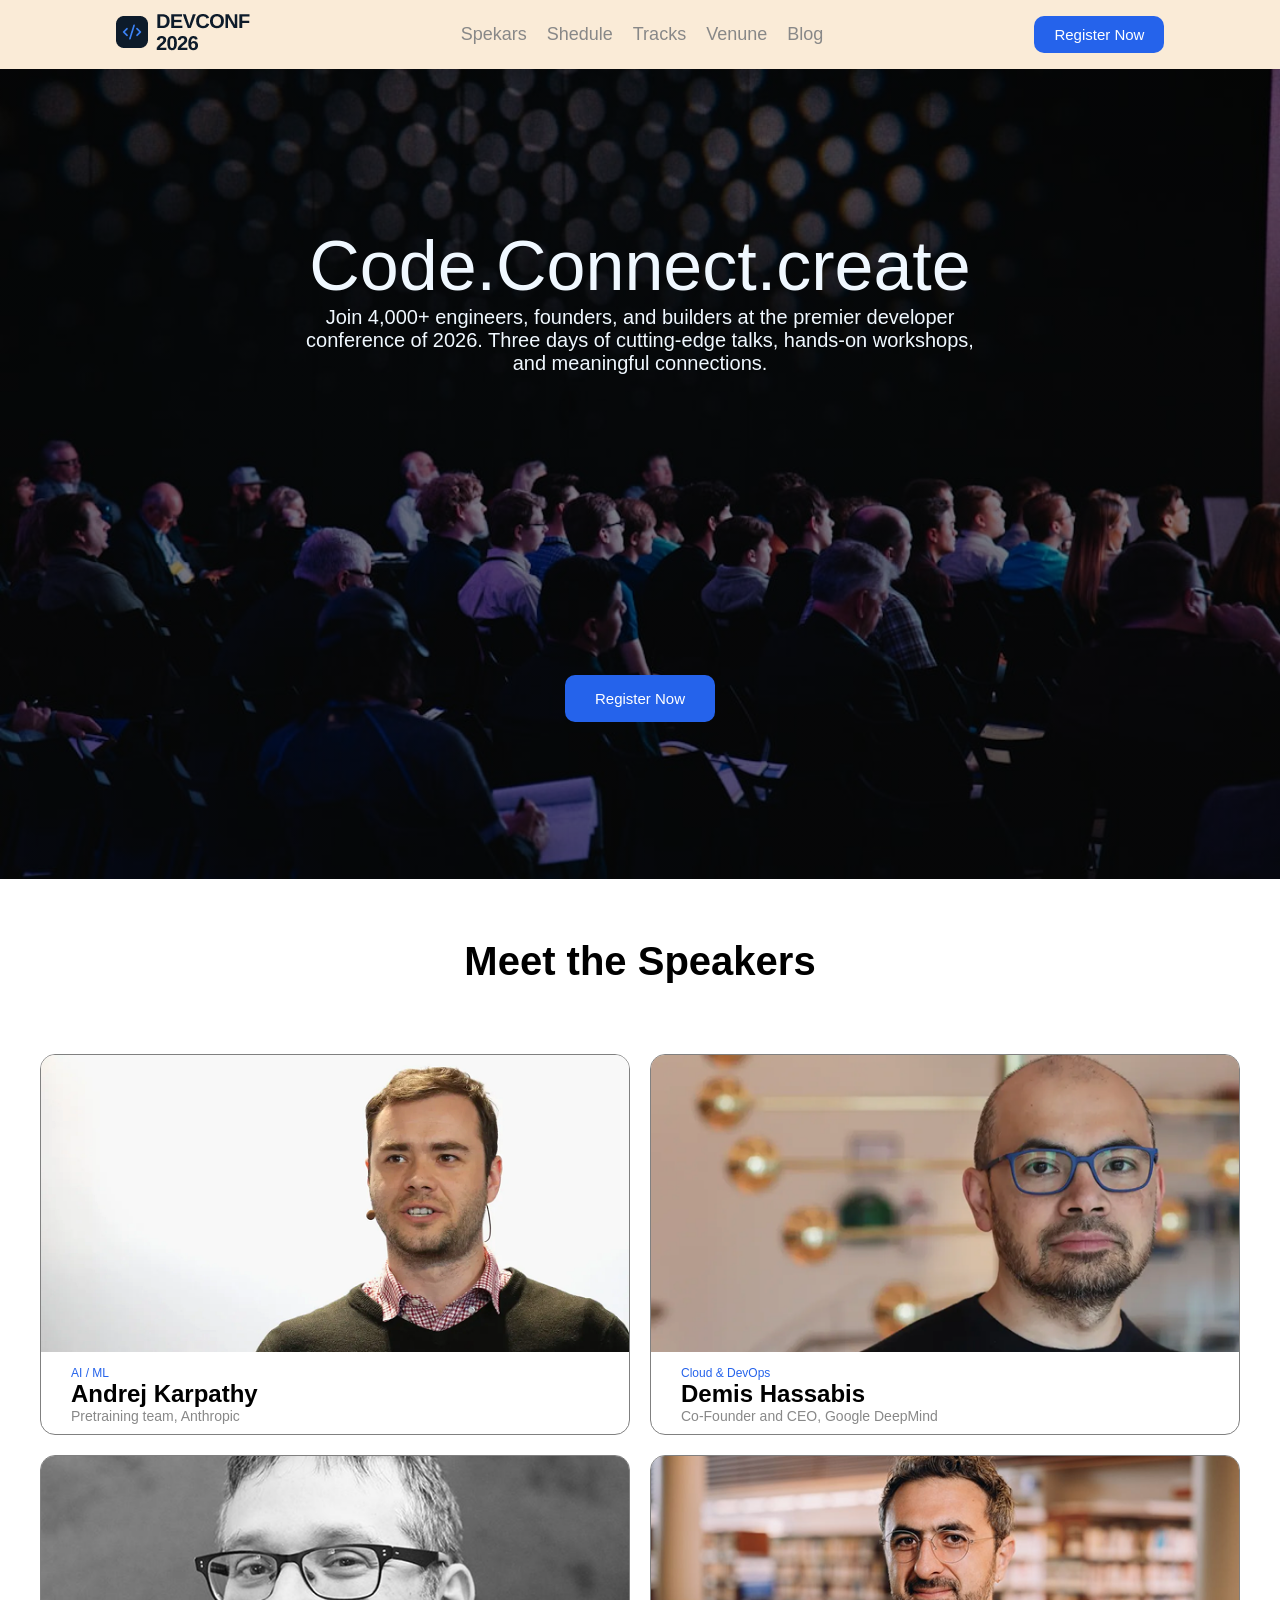
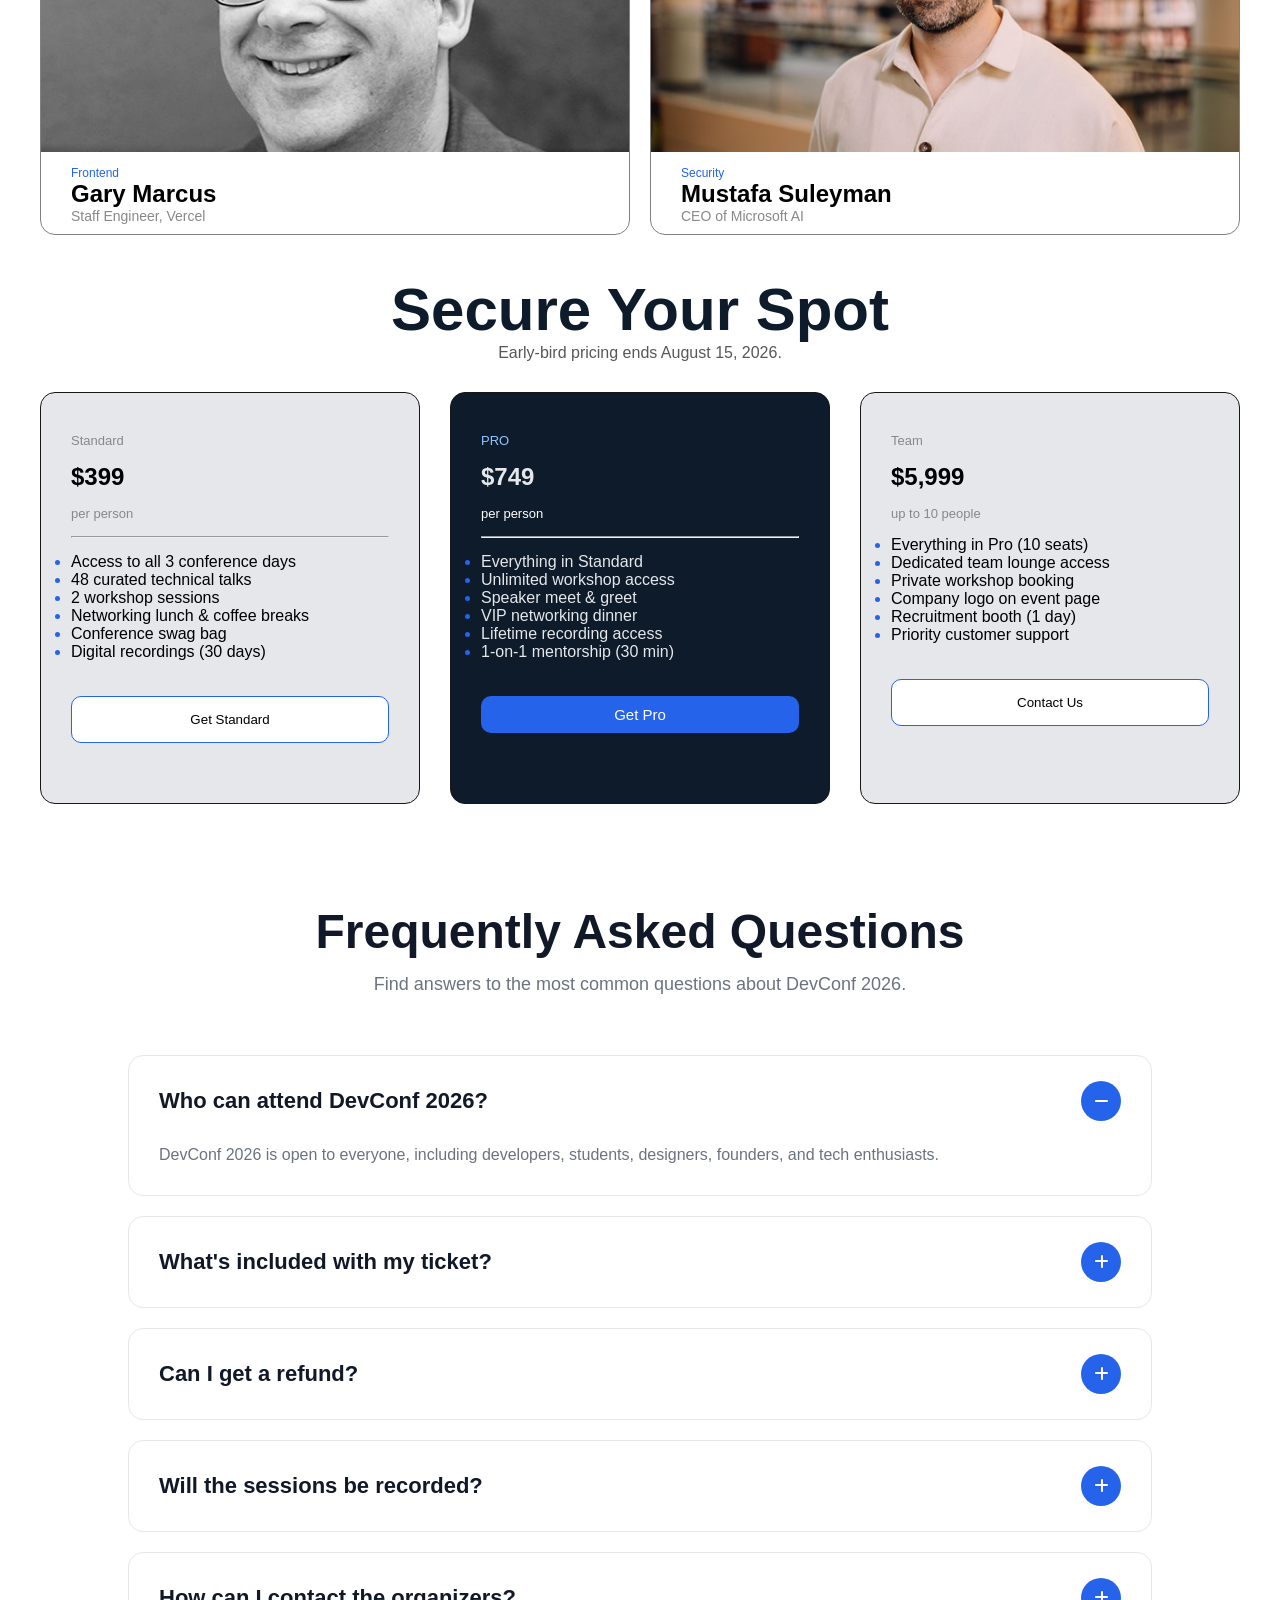
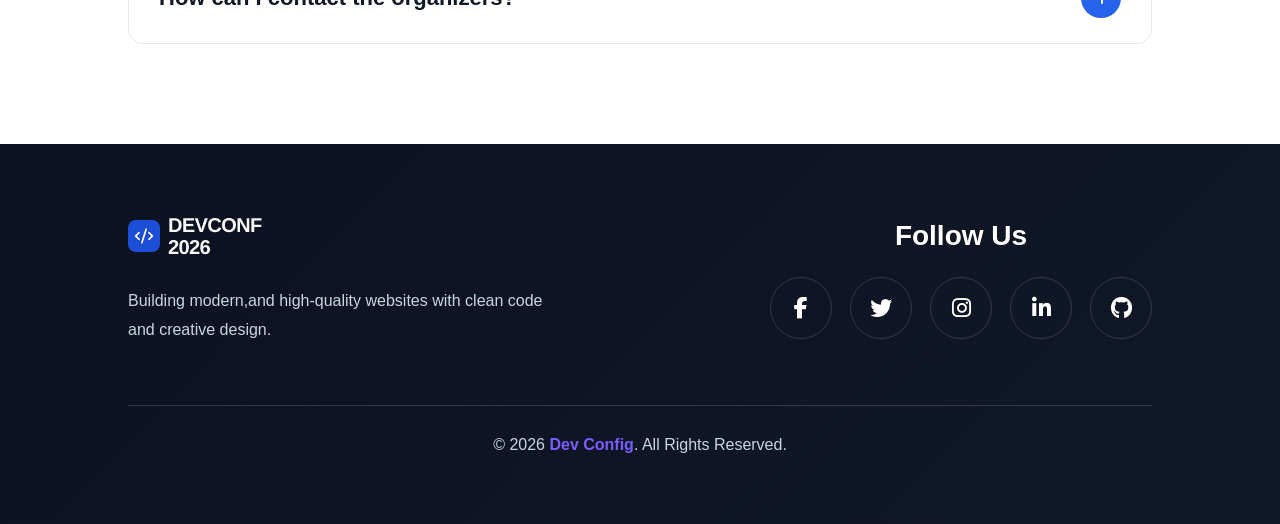
==== index.html @ 38adcc09 "add" ====
<!DOCTYPE html>
<html lang="en">
<head>
    <meta charset="UTF-8">
    <meta name="viewport" content="width=device-width, initial-scale=1.0">
    <title>My DevConfif-website</title>
    <link rel="stylesheet" href="./style.css">
    <!--font-osam-link-->
    <link rel="stylesheet"
href="https://cdnjs.cloudflare.com/ajax/libs/font-awesome/6.6.0/css/all.min.css">
</head>
<body>
    <!--Nav-area-start-->
    <nav class="nav-area">
        <div>
            <img src="./imges/logo.png" alt="">
        </div>
            <ul class="navigation-area">
                <li><a href="">Spekars</a></li>
                <li><a href="">Shedule</a></li>
                <li><a href="">Tracks</a></li>
                <li><a href="">Venune</a></li>
                <li><a href="">Blog</a></li>
            </ul>
            <button class="button-area" type="button">Register Now</button>
    </nav>
    <!--Nav-area-end-->

    <!--header-area-start-->
    <header>
        <div class="header-area-content">
            <h2>Code.Connect.create</h2>
            <p>Join 4,000+ engineers, founders, and builders at the premier developer <br>conference of 2026. Three days of cutting-edge talks, hands-on workshops,<br> and meaningful connections.</p>
            <button class="button-area button-coustomize" type="button">Register Now</button>
        </div>
    </header>
    <!--header-area-end-->
    <!--Spekar-area-start-->
    <section>
        <h2 class="spekar-area-head">Meet the Speakers</h2>
        <div class="spekar-area comon-area">
            <div class="card">
                <img src="./imges/andrej.png" alt="" srcset="">
                <div class="card-content">
                    <p class="small-content">AI / ML</p>
                <h2>Andrej Karpathy</h2>
                <p class="secend-card-content">Pretraining team, Anthropic</p>
                </div>
            </div>
            <div class="card">
                <img src="./imges/demis.png" alt="" srcset="">
                <div class="card-content">
                    <p class="small-content">Cloud & DevOps</p>
                <h2>Demis Hassabis</h2>
                <p class="secend-card-content">Co-Founder and CEO, Google DeepMind</p>
                </div>
            </div>
            <div class="card">
                <img src="./imges/gary.png" alt="" srcset="">
                <div class="card-content">
                    <p class="small-content">Frontend</p>
                <h2>Gary Marcus</h2>
                <p class="secend-card-content">Staff Engineer, Vercel</p>
                </div>
            </div>
            <div class="card">
                <img src="./imges/mustafa.png" alt="" srcset="">
                <div class="card-content">
                    <p class="small-content">Security</p>
                <h2>Mustafa Suleyman</h2>
                <p class="secend-card-content">CEO of Microsoft AI</p>
                </div>
            </div>
        </div>
    </section>
    <!--Spekar-area-end-->
    <!--Secure-area-start-->
    <section class="comon-area">
        <div class="secure-heading">
        <h2>Secure Your Spot</h2>
        <p>Early-bird pricing ends August 15, 2026.</p>
        </div>
        <div class="secure-content">
            <div class="card-one">
                <p>Standard</p>
                <h2>$399</h2>
                <p>per person</p><hr>
                <ul>
                    <li>Access to all 3 conference days</li>
                    <li>48 curated technical talks</li>
                    <li>2 workshop sessions</li>
                    <li>Networking lunch & coffee breaks</li>
                    <li>Conference swag bag</li>
                    <li>Digital recordings (30 days)</li>
                </ul>
                <button class="card-button" type="button">Get Standard</button>

            </div>
            <div class="active-card">
                <p>PRO</p>
                <h2>$749</h2>
                <p class="card-text">per person</p><hr>
                <ul>
                    <li>Everything in Standard</li>
                    <li>Unlimited workshop access</li>
                    <li>Speaker meet & greet</li>
                    <li>VIP networking dinner</li>
                    <li>Lifetime recording access</li>
                    <li>1-on-1 mentorship (30 min)</li>
                </ul>
                <button class="button-area active-button" type="button">Get Pro</button>
            </div>
            <div class="card-one">
                <p>Team</p>
                <h2>$5,999</h2>
                <p>up to 10 people</p>
                <ul>
                    <li>Everything in Pro (10 seats)</li>
                    <li>Dedicated team lounge access</li>
                    <li>Private workshop booking</li>
                    <li>Company logo on event page</li>
                    <li>Recruitment booth (1 day)</li>
                    <li>Priority customer support</li>
                </ul>
                <button class="card-button" type="button">Contact Us</button>
            </div>
        </div>
    </section>
    <!--Secure-area-end-->
    <!--faq-section-start-->
    <section class="faq">

    <div class="faq-heading">
        <h2>Frequently Asked Questions</h2>
        <p>Find answers to the most common questions about DevConf 2026.</p>
    </div>

    <div class="faq-box">
        <div class="question">
            <h3>Who can attend DevConf 2026?</h3>
            <i class="fa-solid fa-minus"></i>
        </div>

        <div class="answer">
            <p>
                DevConf 2026 is open to everyone, including developers,
                students, designers, founders, and tech enthusiasts.
            </p>
        </div>
    </div>

    <div class="faq-box">
        <div class="question">
            <h3>What's included with my ticket?</h3>
            <i class="fa-solid fa-plus"></i>
        </div>
    </div>

    <div class="faq-box">
        <div class="question">
            <h3>Can I get a refund?</h3>
            <i class="fa-solid fa-plus"></i>
        </div>
    </div>

    <div class="faq-box">
        <div class="question">
            <h3>Will the sessions be recorded?</h3>
            <i class="fa-solid fa-plus"></i>
        </div>
    </div>

    <div class="faq-box">
        <div class="question">
            <h3>How can I contact the organizers?</h3>
            <i class="fa-solid fa-plus"></i>
        </div>
    </div>
</section>
<!--faq-section-end-->
<footer class="footer">
        <div class="footer-container">
            <div class="footer-left">
                <h2>
                    <img src="./imges/footer-logo.png" alt="" srcset="">   
                </h2>
                <p>
                    Building modern,and high-quality websites
                    with clean code and creative design.
                </p>
            </div>
            <div class="footer-right">

                <h3>Follow Us</h3>

                <div class="social-icons">

                    <a href="#">
                        <i class="fab fa-facebook-f"></i>
                    </a>

                    <a href="#">
                        <i class="fab fa-twitter"></i>
                    </a>

                    <a href="#">
                        <i class="fab fa-instagram"></i>
                    </a>

                    <a href="#">
                        <i class="fab fa-linkedin-in"></i>
                    </a>

                    <a href="#">
                        <i class="fab fa-github"></i>
                    </a>

                </div>

            </div>

        </div>

        <hr>

        <div class="copyright">
            <p>
                © 2026 <span>Dev Config</span>. All Rights Reserved.
            </p>
        </div>

    </footer>
</body>
</html>
---- style.css ----
*{
   margin: 0;
   padding: 0;
  font-family: "Open Sans", sans-serif;
}
.comon-area{
    max-width: 1200px;
    margin: 40px auto;
}


.nav-area{
    display: flex;
    justify-content: space-around;
    align-items: center;
    background-color: antiquewhite;
    font-size: large;
    padding: 10px;
}
.navigation-area{
    display: flex;
    gap: 20px;

}
.navigation-area li{
    list-style: none;
    
   
}
.navigation-area a{
    text-decoration: none;
    color: #888888;
    
}
.button-area{
    background-color:#2563EB ;
    padding: 10px 20px;
    border: none;
    border-radius: 10px;
    color: white;
    font-size: 15px;
    cursor: pointer;
}
.button-area:hover{
    background-color:#2563EB ;
    transform: translateY(-8px);
}
/* Nav-area-end */

/* heder-area-star */
header{
    background-image: linear-gradient(rgba(0, 0, 0, 0.5), rgba(0, 0, 0, 0.5)), url(./imges/banner.jpg);
    height:90vh;
    background-repeat: no-repeat;
    background-size: cover;
    display: flex;
    justify-content: center;
    align-items: center;
    align-items: center;

    
}
.header-area-content{
    color: aliceblue;
    display: flex;
    flex-direction: column;
    align-items: center;
}
.header-area-content h2{
    font-size: 70px;
    font-weight: 500;
}
.header-area-content p{
    font-size: 20px;
    text-align: center;
}
.button-coustomize{
    margin-top: 300px;
    padding: 15px 30px;
}
/* header-area-end */
section{
    margin-top: 30px;
}
.spekar-area-head{
    text-align: center;
    padding: 30px;
    font-size: 40px;
    
}
.spekar-area{
    display: grid;
    grid-template-columns: repeat(2, 1fr);
    gap: 20px;
    
}
.card{
    border: 1px solid gray;
    border-radius: 15px;
    overflow: hidden;  
}
.card img{
    width: 100%;
    height: auto;    
}
.card-content{
    margin-left: 20px;
    padding: 10px;
}
.card-content .small-content{
    color: #2563EB;
    font-size: 12px;
    font-weight: 400px;
}
.card-content .secend-card-content{
    color: #888888;
    font-size: 14px;
    font-weight: 500;
}
/* spekar-area-end */
.secure-heading{
    text-align: center;
    margin: 30px;
}
.secure-heading h2{
    font-size: 60px;
    color: #0D1B2A;
}
.secure-heading{
    color: #575757;
    font-size: 16px;
}
.secure-content{
    display: grid;
    grid-template-columns: repeat(3, 1fr);
    gap: 30px;
   

}
.secure-content .card-one{
    background-color: #E5E7EB;
    padding: 40px 30px;
    border: 1px solid rgb(24, 22, 22);
    border-radius: 15px;
    text-align: left;
    display: flex;
    flex-direction: column;
    gap: 15px;
}
.card-one p{
    color: #888888;
    font-size: 13px;
    
}
.secure-content .active-card{
    background-color: #0D1B2A;
    padding: 40px 30px;
    border: 1px solid rgb(24, 22, 22);
    border-radius: 15px;
    text-align: left;
    color: #E5E7EB;
    display: flex;
    flex-direction: column;
    gap: 15px;
}

.active-card p{
    color: #93C5FD;
    font-size: 13px;
}
.active-card .card-text{
    color: #FFFFFF;
    font-size: 13px;
}
.active-card ul li::marker{
    color: #2563EB;
}
.active-button{
    width: 100%;
    margin: 20px auto;

}
.active-button:hover{
    background-color:#2563EB ;
    transform: translateY(-8px);
    
}
.card-button:hover{
    background-color: #FFFFFF;
    transform: translateY(-8px);
}
.card-button{
    background-color: #FFFFFF;
    border: 1px solid #2563EB;
    border-radius: 10px;
    width: 100%;
    padding: 15px;
    cursor: pointer;
    color: 2563EB;
    margin: 20px auto;
}
.card-one ul li::marker{
    color: #2563EB;
}
/* secure-section-end */
.faq{
    width: 80%;
    margin: 100px auto;
}

.faq-heading{
    text-align: center;
    margin-bottom: 60px;
}

.faq-heading h2{
    font-size: 48px;
    margin: 15px 0;
    color: #111827;
}

.faq-heading p{
    color: #6b7280;
    font-size: 18px;
}

.faq-box{
    background: #fff;
    border: 1px solid #e5e7eb;
    border-radius: 15px;
    padding: 25px 30px;
    margin-bottom: 20px;
    transition: 0.3s;
}

.faq-box:hover{
    box-shadow: 0 10px 25px rgba(0,0,0,0.08);
}

.question{
    display: flex;
    justify-content: space-between;
    align-items: center;
}

.question h3{
    font-size: 22px;
    color: #111827;
    font-weight: 600;
}

.question i{
    width: 40px;
    height: 40px;
    background: #2563eb;
    color: #fff;
    border-radius: 50%;
    display: flex;
    justify-content: center;
    align-items: center;
    font-size: 16px;
}

.answer{
    margin-top: 20px;
}

.answer p{
    color: #6b7280;
    line-height: 1.8;
    font-size: 16px;
}
/* faq-section-end */
.footer{
    background: linear-gradient(135deg,#0b1120,#111827);
    padding: 70px 10%;
    color: #fff;
}

.footer-container{
    display: flex;
    justify-content: space-between;
    align-items: center;
    gap: 50px;
    flex-wrap: wrap;
}

.footer-left h2{
    font-size: 38px;
    font-weight: 700;
    margin-bottom: 20px;
}

.footer-left h2 i{
    color: #7c5cff;
    margin-right: 10px;
}

.footer-left h2 span{
    color: #7c5cff;
}

.footer-left p{
    max-width: 420px;
    color: #cbd5e1;
    line-height: 1.8;
    font-size: 16px;
}

.footer-right{
    text-align: center;
}

.footer-right h3{
    font-size: 28px;
    margin-bottom: 25px;
}

.social-icons{
    display: flex;
    gap: 18px;
}

.social-icons a{
    width: 60px;
    height: 60px;
    border: 1px solid rgba(255,255,255,.15);
    border-radius: 50%;
    display: flex;
    justify-content: center;
    align-items: center;
    color: #fff;
    text-decoration: none;
    font-size: 22px;
    transition: .35s ease;
}

.social-icons a:hover{
    background: #7c5cff;
    border-color: #7c5cff;
    transform: translateY(-8px);
}

.footer hr{
    margin: 60px 0 30px;
    border: none;
    height: 1px;
    background: rgba(255,255,255,.15);
}
.copyright{
    text-align: center;
}
.copyright p{
    color: #cbd5e1;
    font-size: 16px;
}

.copyright span{
    color: #7c5cff;
    font-weight: 600;
}
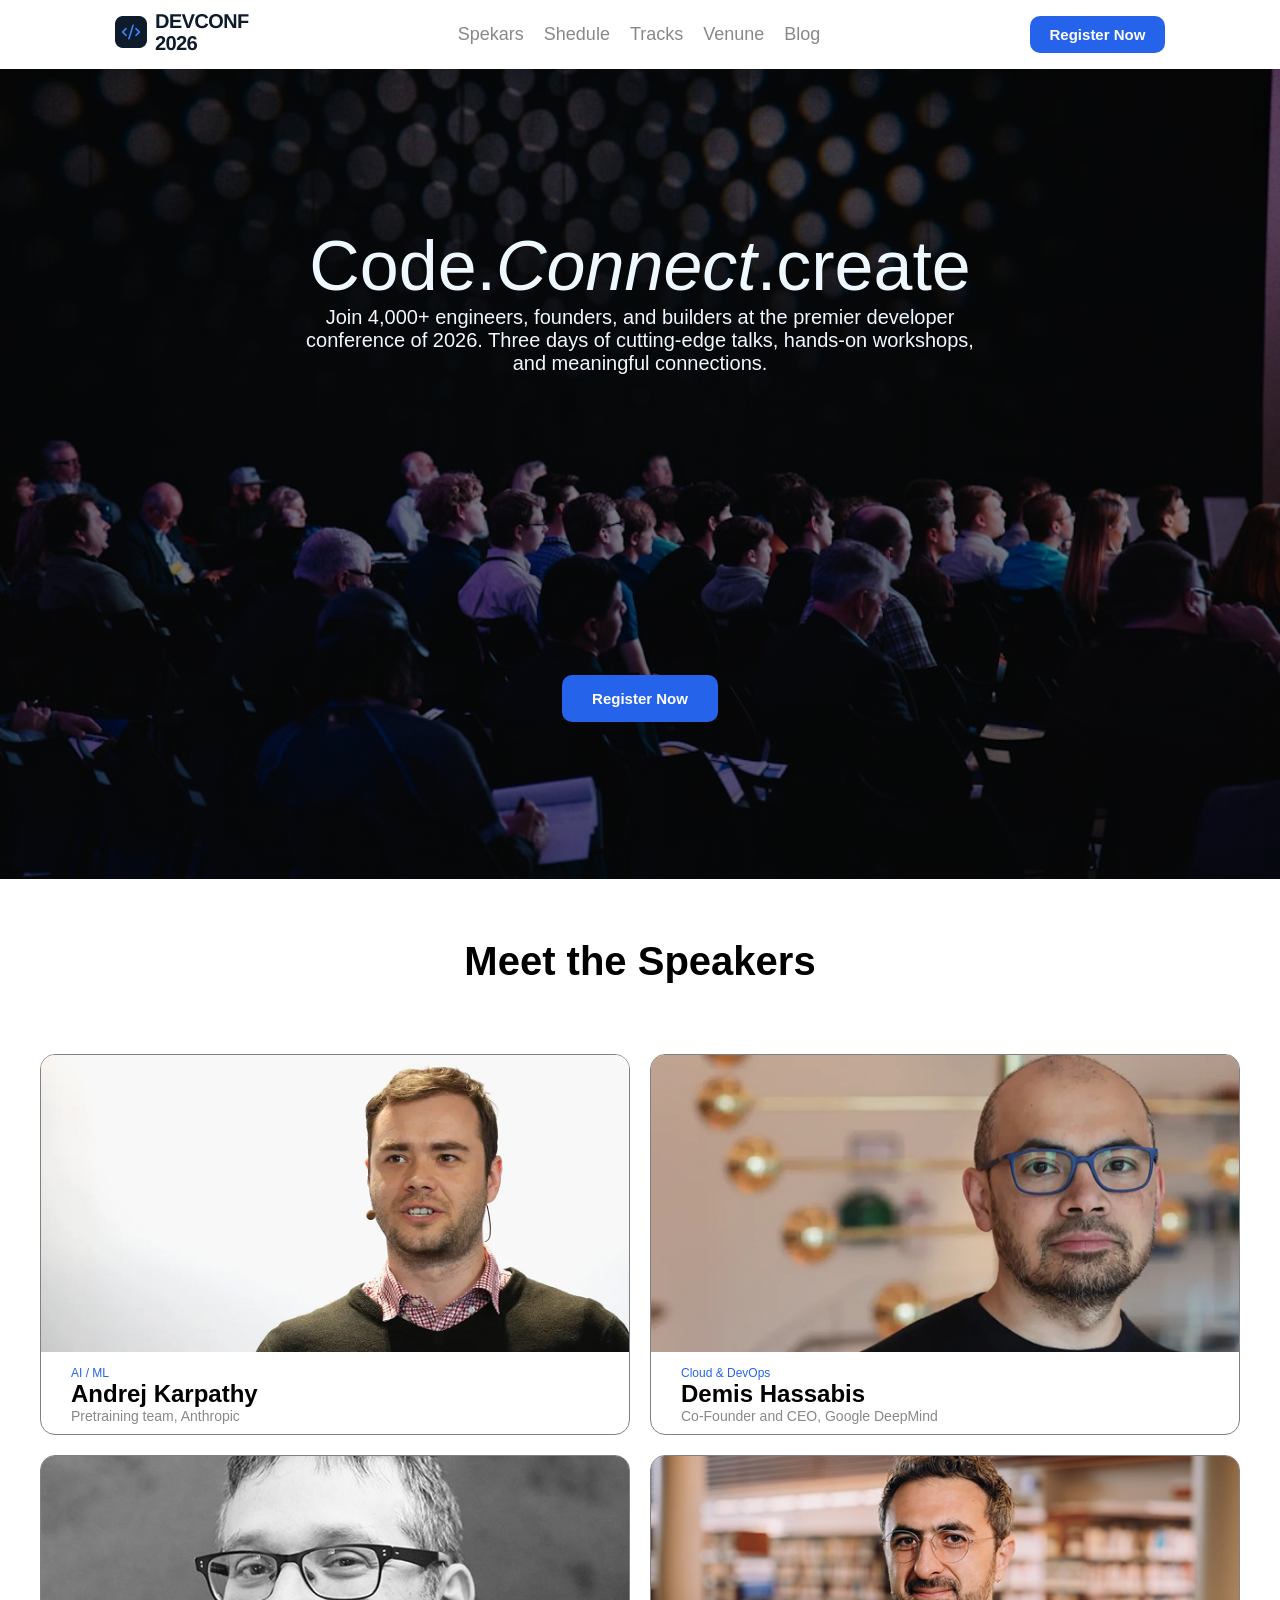
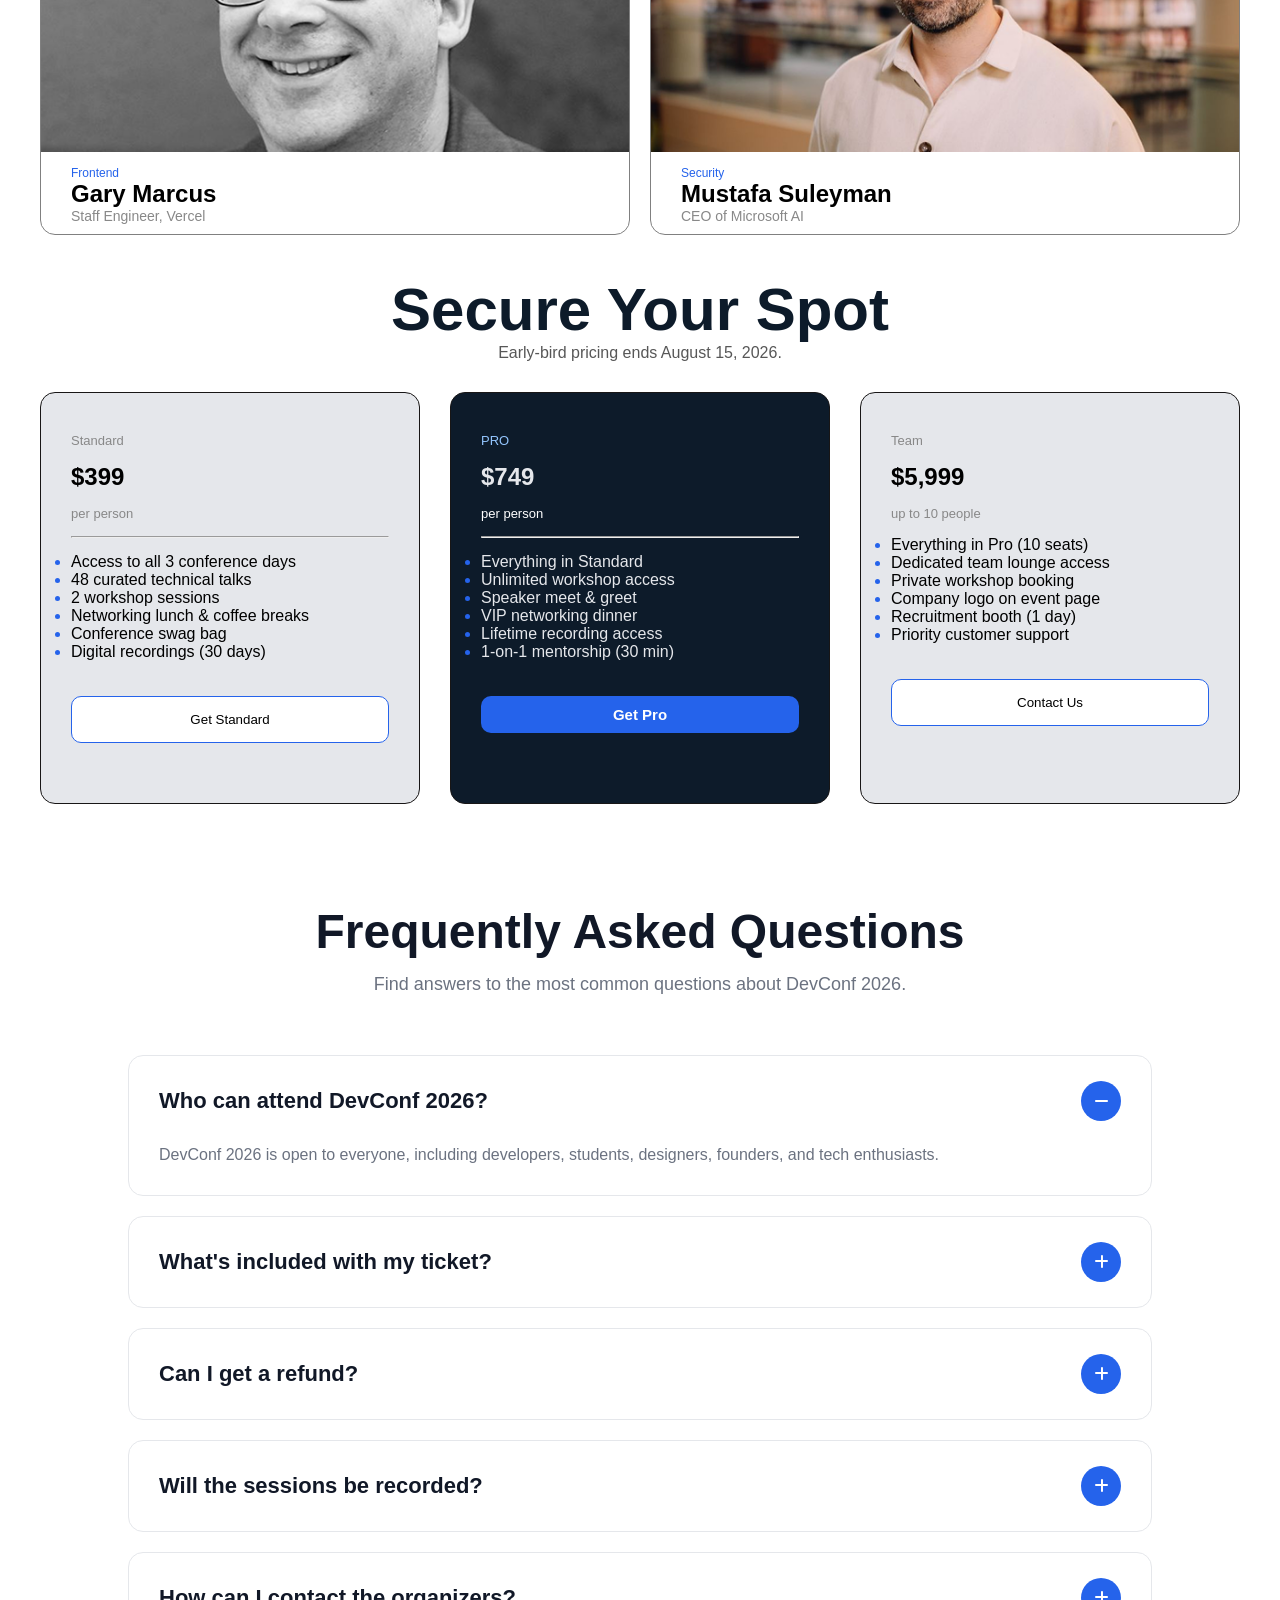
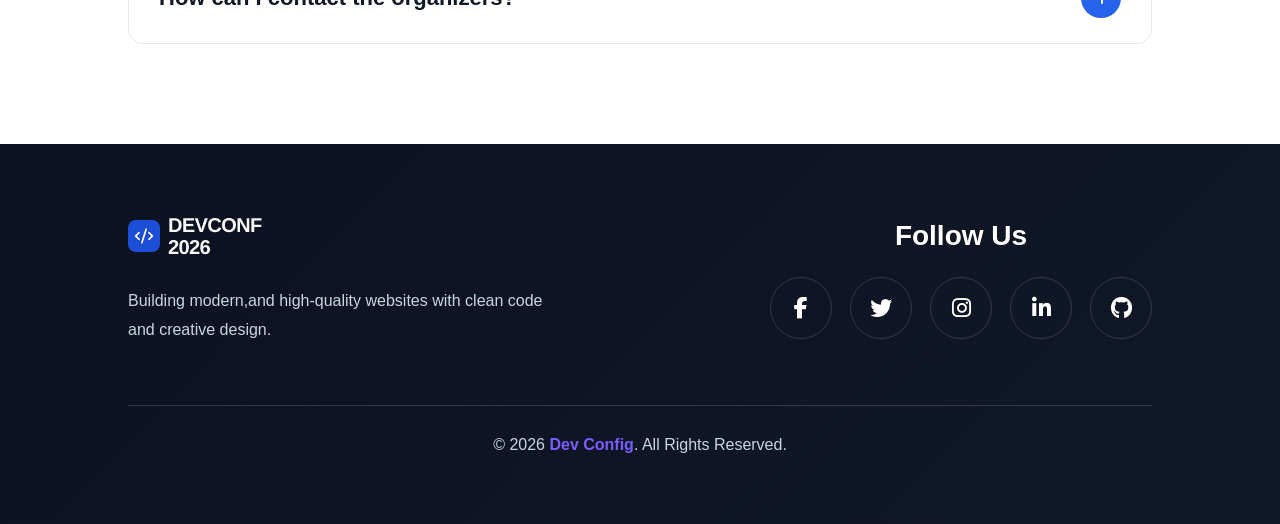
==== commit 9b4cb543: "castomaji" ====
--- a/index.html
+++ b/index.html
@@ -29,7 +29,7 @@
     <!--header-area-start-->
     <header>
         <div class="header-area-content">
-            <h2>Code.Connect.create</h2>
+            <h2>Code.<em>Connect</em>.create</h2>
             <p>Join 4,000+ engineers, founders, and builders at the premier developer <br>conference of 2026. Three days of cutting-edge talks, hands-on workshops,<br> and meaningful connections.</p>
             <button class="button-area button-coustomize" type="button">Register Now</button>
         </div>
--- a/style.css
+++ b/style.css
@@ -13,7 +13,7 @@
     display: flex;
     justify-content: space-around;
     align-items: center;
-    background-color: antiquewhite;
+    background-color:white;
     font-size: large;
     padding: 10px;
 }
@@ -40,10 +40,11 @@
     color: white;
     font-size: 15px;
     cursor: pointer;
+    font-weight: bold;
 }
 .button-area:hover{
     background-color:#2563EB ;
-    transform: translateY(-8px);
+    transform: translateY(-1px);
 }
 /* Nav-area-end */
 
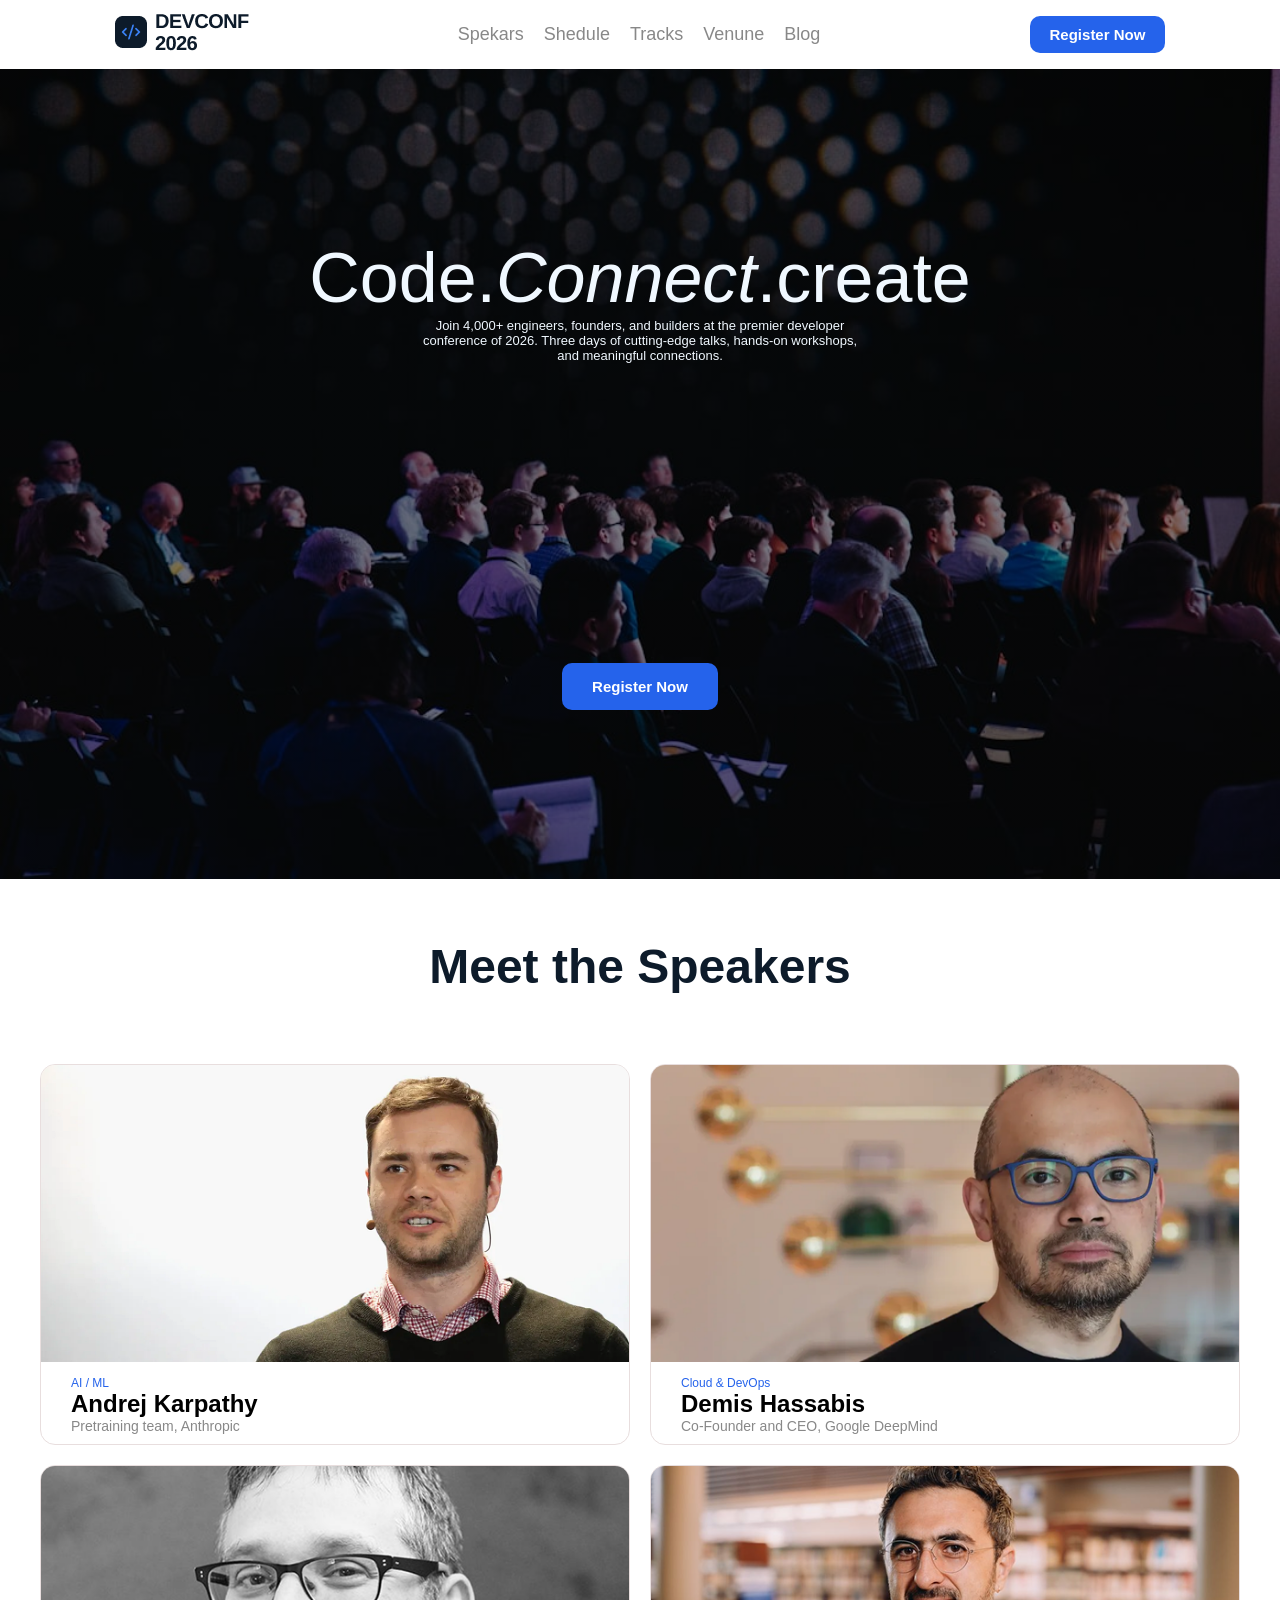
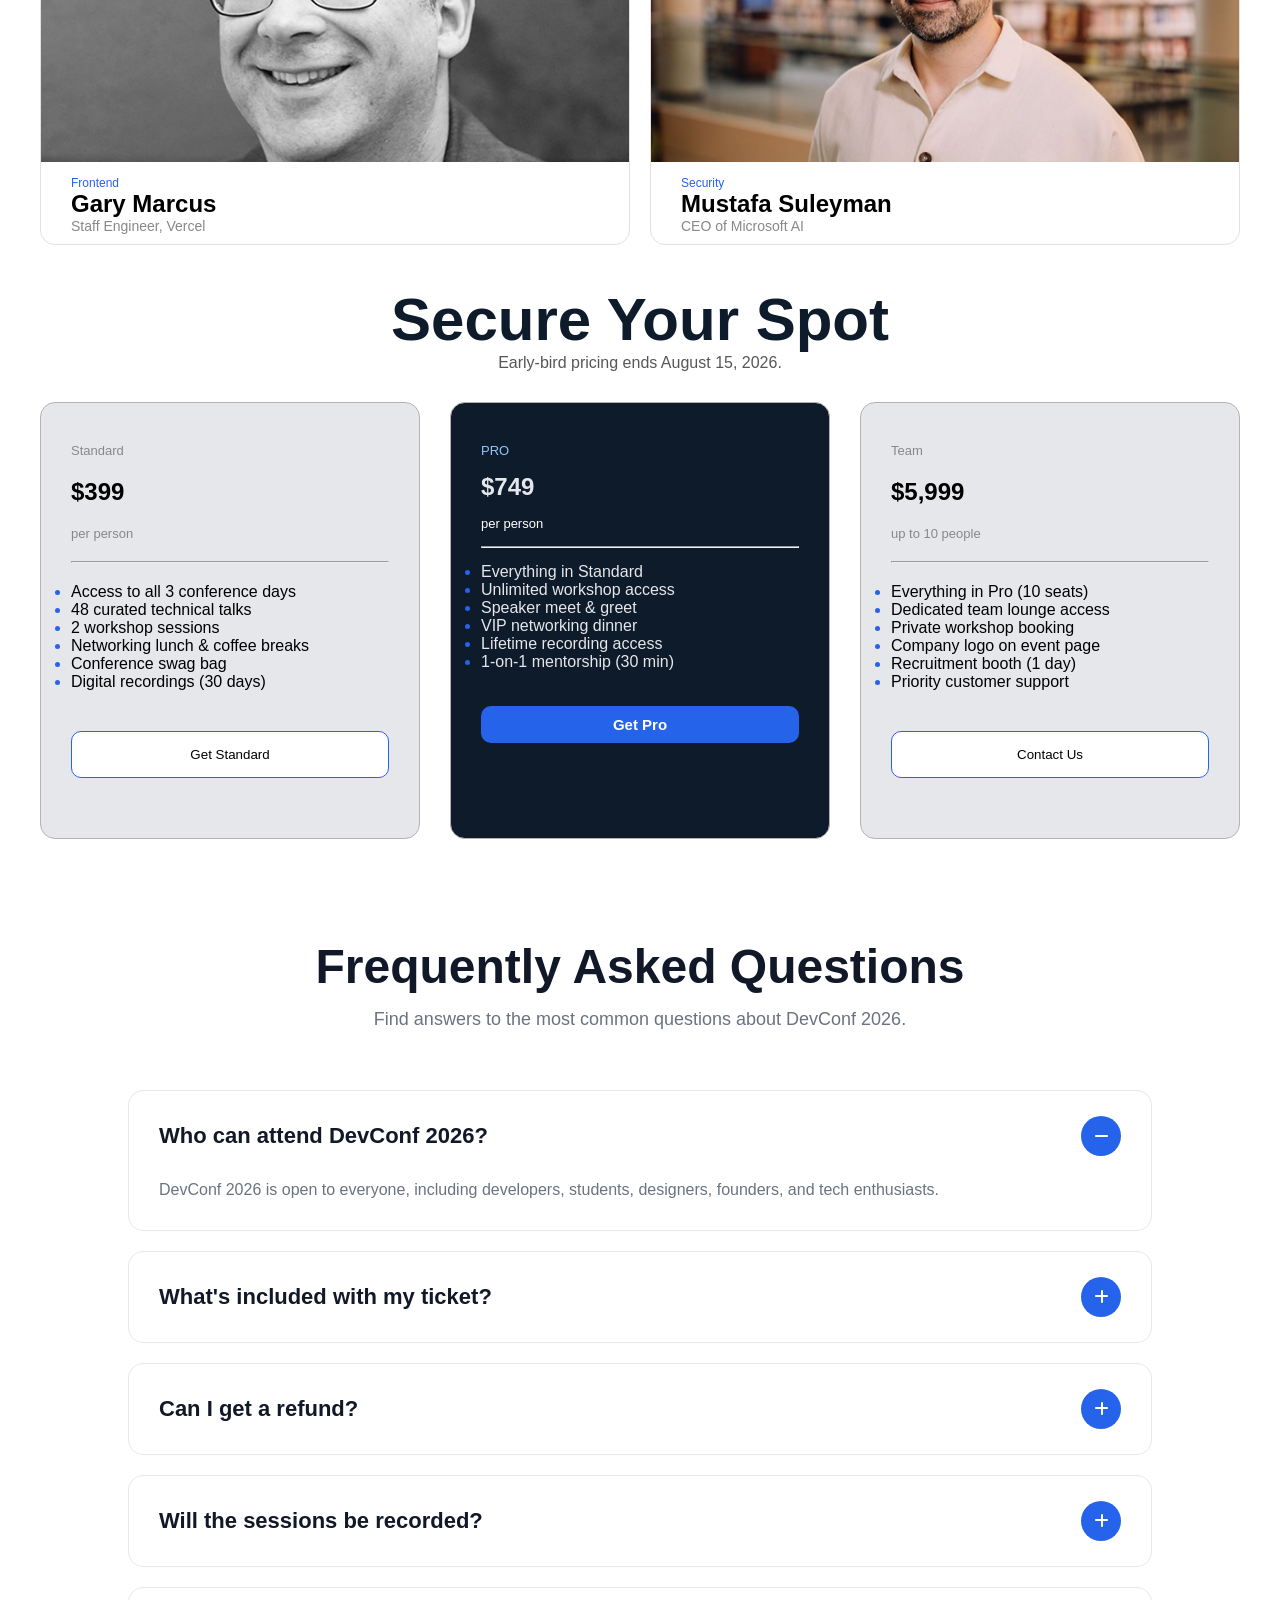
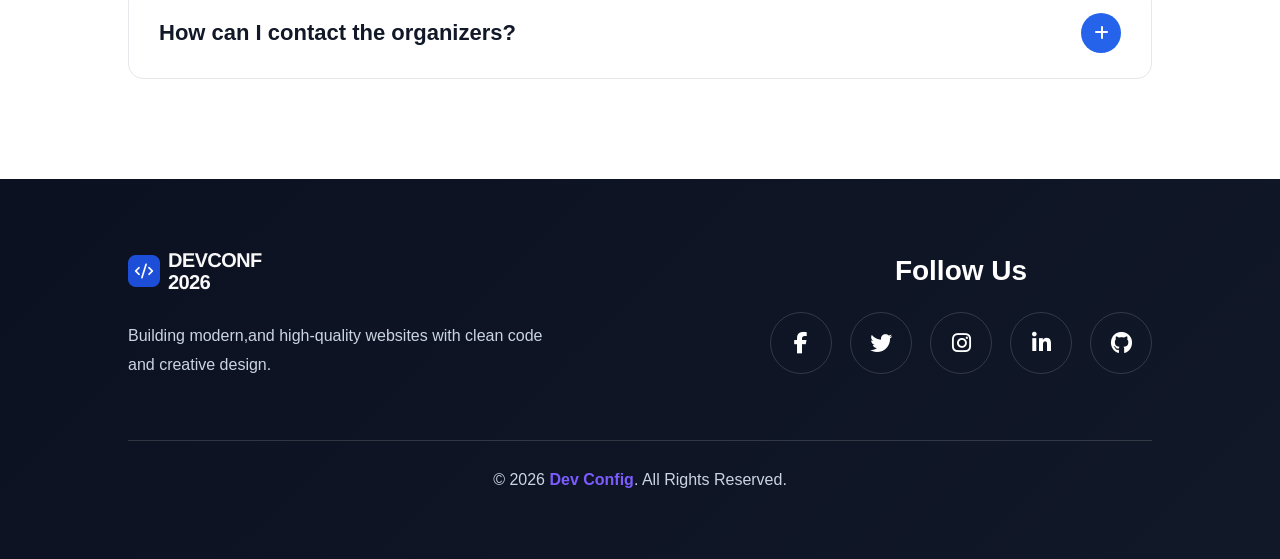
==== commit 26a3d2fb: "vul tik korlam" ====
--- a/index.html
+++ b/index.html
@@ -113,7 +113,7 @@
             <div class="card-one">
                 <p>Team</p>
                 <h2>$5,999</h2>
-                <p>up to 10 people</p>
+                <p>up to 10 people</p><hr>
                 <ul>
                     <li>Everything in Pro (10 seats)</li>
                     <li>Dedicated team lounge access</li>
--- a/style.css
+++ b/style.css
@@ -74,6 +74,7 @@
 .header-area-content p{
     font-size: 20px;
     text-align: center;
+    font-size: small;
 }
 .button-coustomize{
     margin-top: 300px;
@@ -86,7 +87,8 @@
 .spekar-area-head{
     text-align: center;
     padding: 30px;
-    font-size: 40px;
+    font-size: 48px;
+    color: #0D1B2A;
     
 }
 .spekar-area{
@@ -96,7 +98,7 @@
     
 }
 .card{
-    border: 1px solid gray;
+    border: 1px solid rgb(232, 222, 222);
     border-radius: 15px;
     overflow: hidden;  
 }
@@ -141,12 +143,12 @@
 .secure-content .card-one{
     background-color: #E5E7EB;
     padding: 40px 30px;
-    border: 1px solid rgb(24, 22, 22);
+    border: 1px solid rgb(185, 177, 177);
     border-radius: 15px;
     text-align: left;
     display: flex;
     flex-direction: column;
-    gap: 15px;
+    gap: 20px;
 }
 .card-one p{
     color: #888888;
@@ -156,7 +158,7 @@
 .secure-content .active-card{
     background-color: #0D1B2A;
     padding: 40px 30px;
-    border: 1px solid rgb(24, 22, 22);
+    border: 1px solid rgb(185, 177, 177);
     border-radius: 15px;
     text-align: left;
     color: #E5E7EB;
@@ -183,12 +185,12 @@
 }
 .active-button:hover{
     background-color:#2563EB ;
-    transform: translateY(-8px);
+    transform: translateY(-1px);
     
 }
 .card-button:hover{
     background-color: #FFFFFF;
-    transform: translateY(-8px);
+    transform: translateY(-1px);
 }
 .card-button{
     background-color: #FFFFFF;
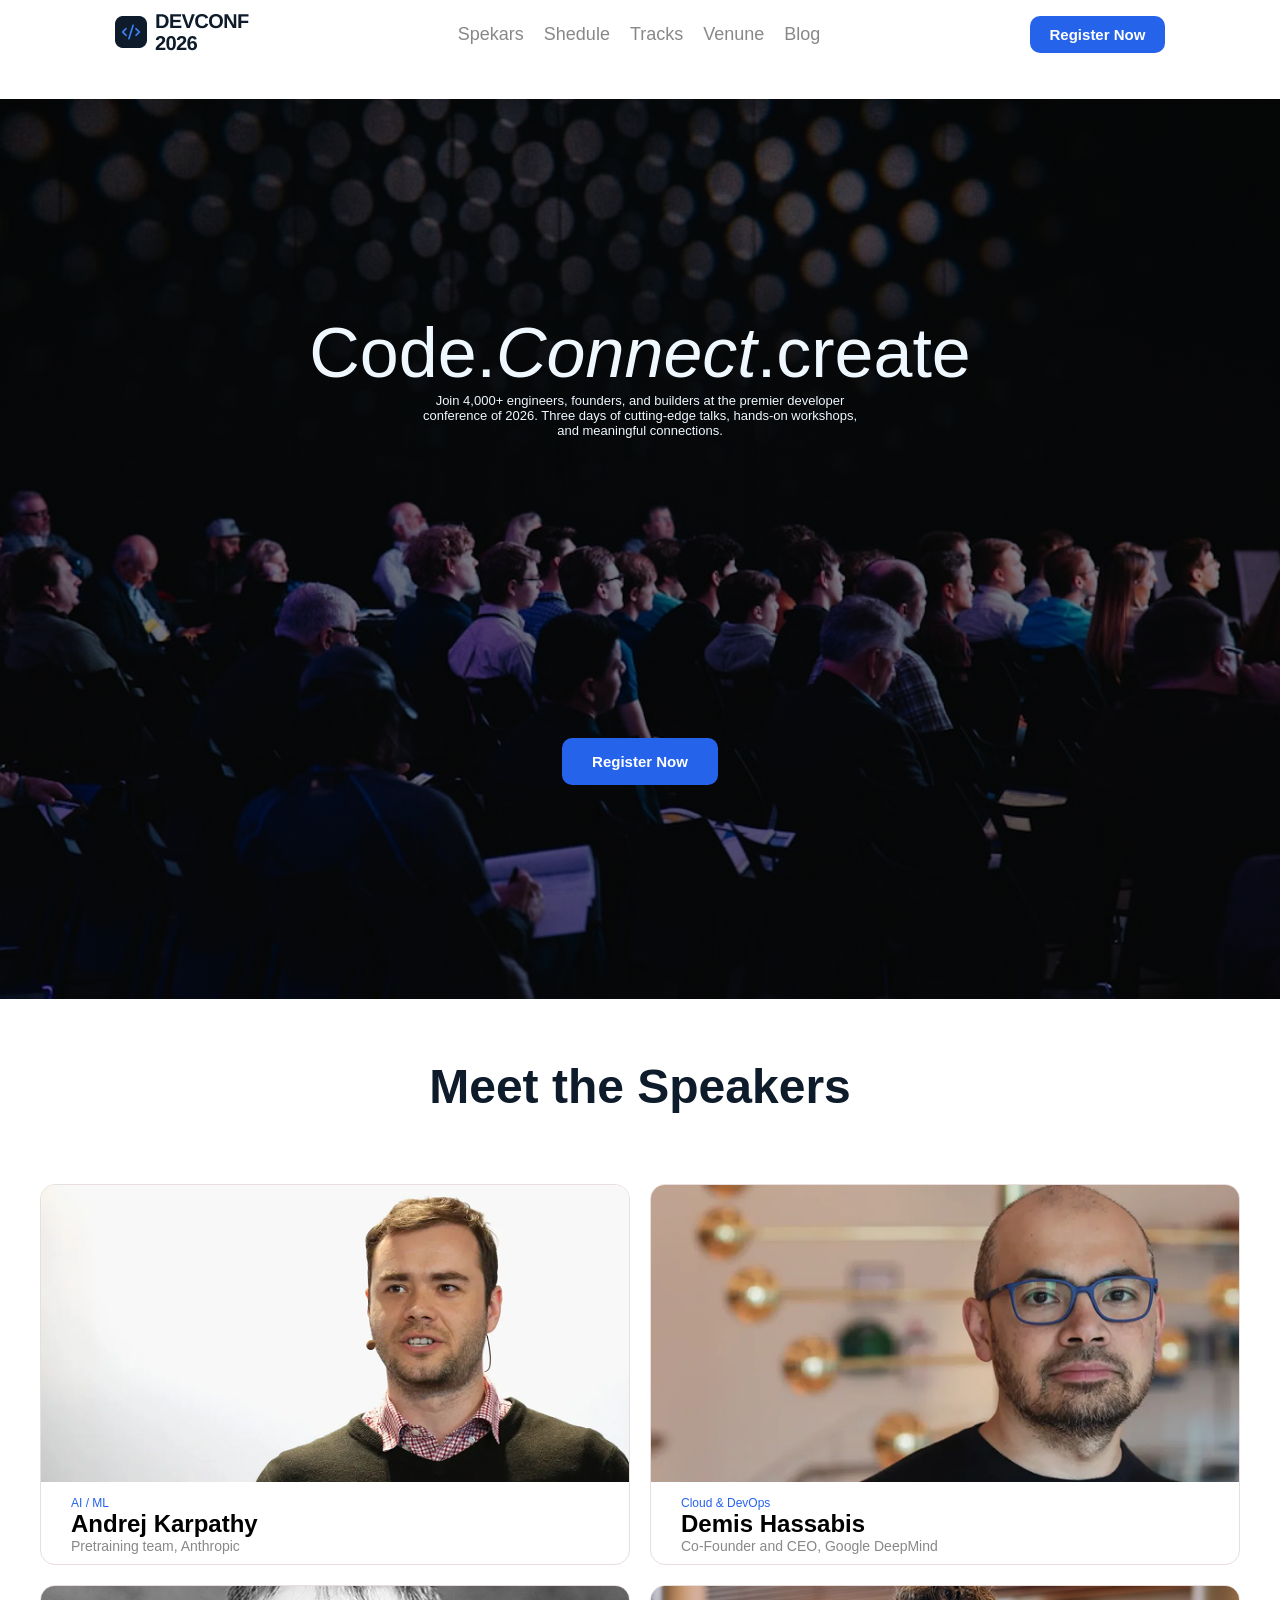
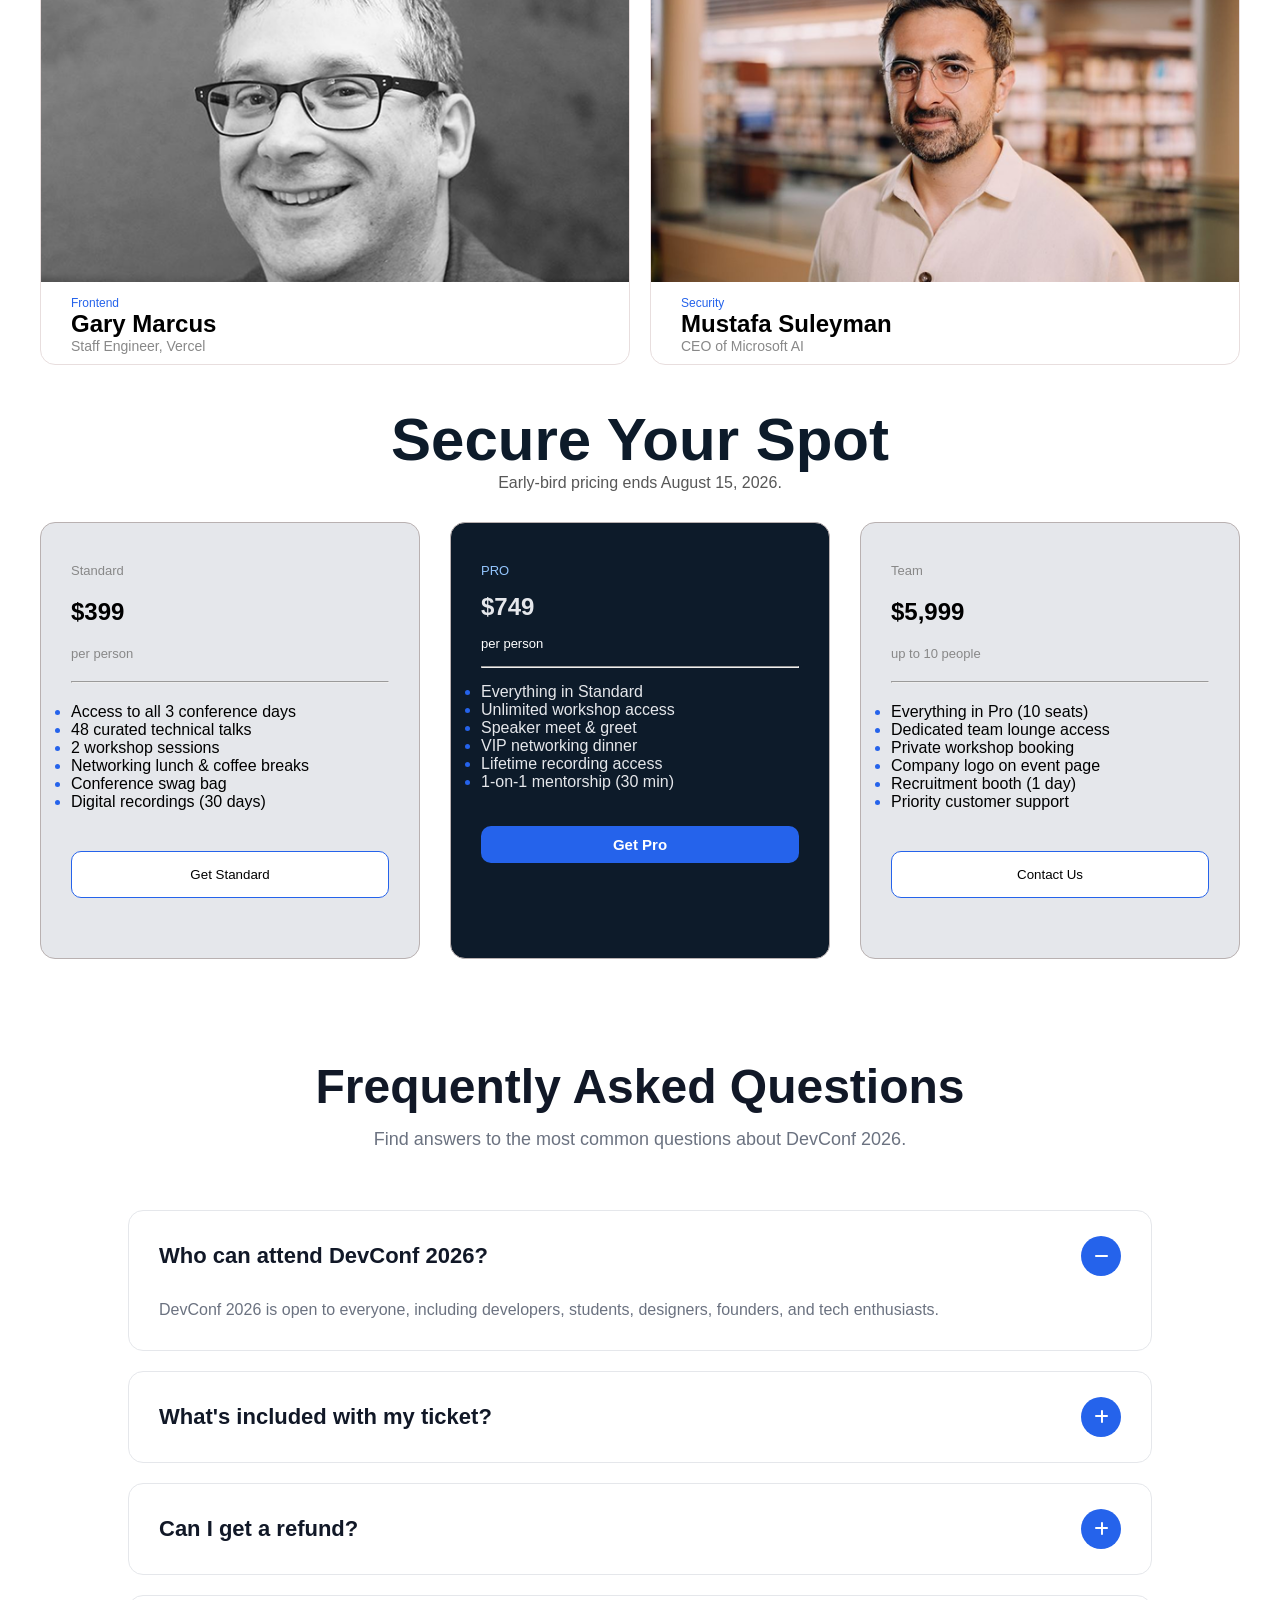
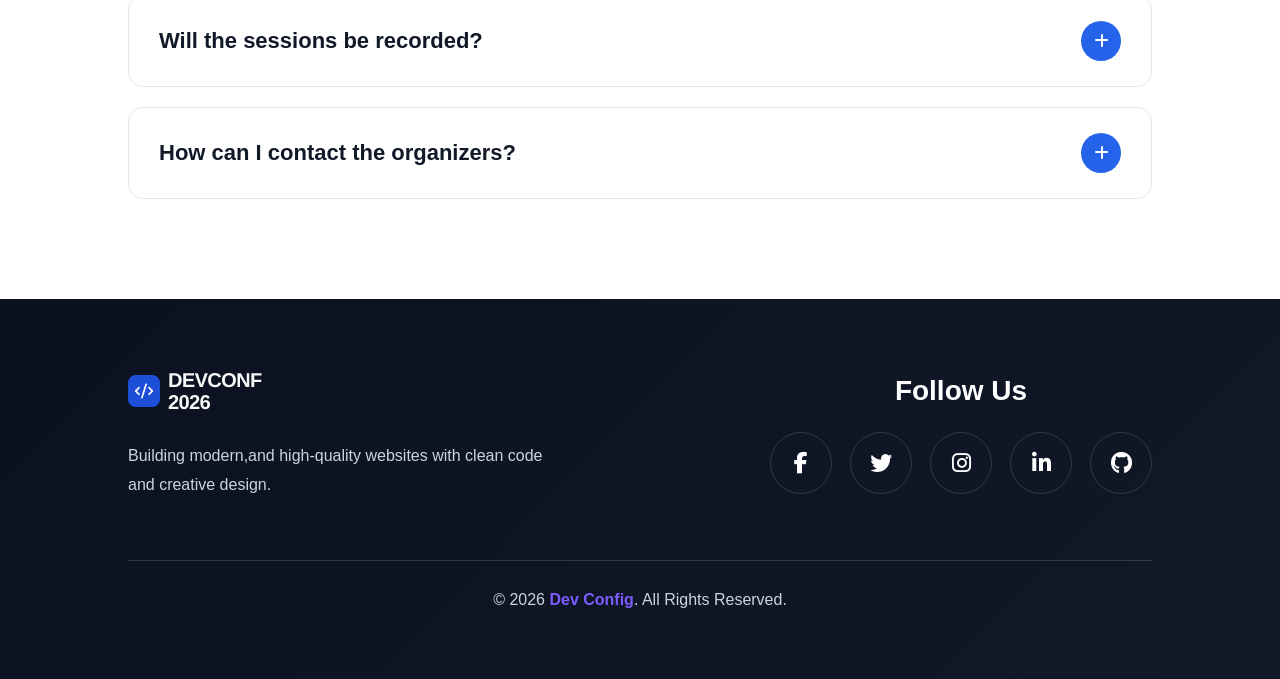
==== commit 9dbe4023: "all commit" ====
--- a/index.html
+++ b/index.html
@@ -27,13 +27,13 @@
     <!--Nav-area-end-->
 
     <!--header-area-start-->
-    <header>
+     <section class="header-section">
         <div class="header-area-content">
             <h2>Code.<em>Connect</em>.create</h2>
             <p>Join 4,000+ engineers, founders, and builders at the premier developer <br>conference of 2026. Three days of cutting-edge talks, hands-on workshops,<br> and meaningful connections.</p>
             <button class="button-area button-coustomize" type="button">Register Now</button>
         </div>
-    </header>
+    </section>
     <!--header-area-end-->
     <!--Spekar-area-start-->
     <section>
--- a/style.css
+++ b/style.css
@@ -49,15 +49,17 @@
 /* Nav-area-end */
 
 /* heder-area-star */
-header{
+.header-section{
     background-image: linear-gradient(rgba(0, 0, 0, 0.5), rgba(0, 0, 0, 0.5)), url(./imges/banner.jpg);
-    height:90vh;
+    height:100vh;
+    width: 100%;
     background-repeat: no-repeat;
     background-size: cover;
+    background-position: bottom center;
     display: flex;
     justify-content: center;
     align-items: center;
-    align-items: center;
+    
 
     
 }
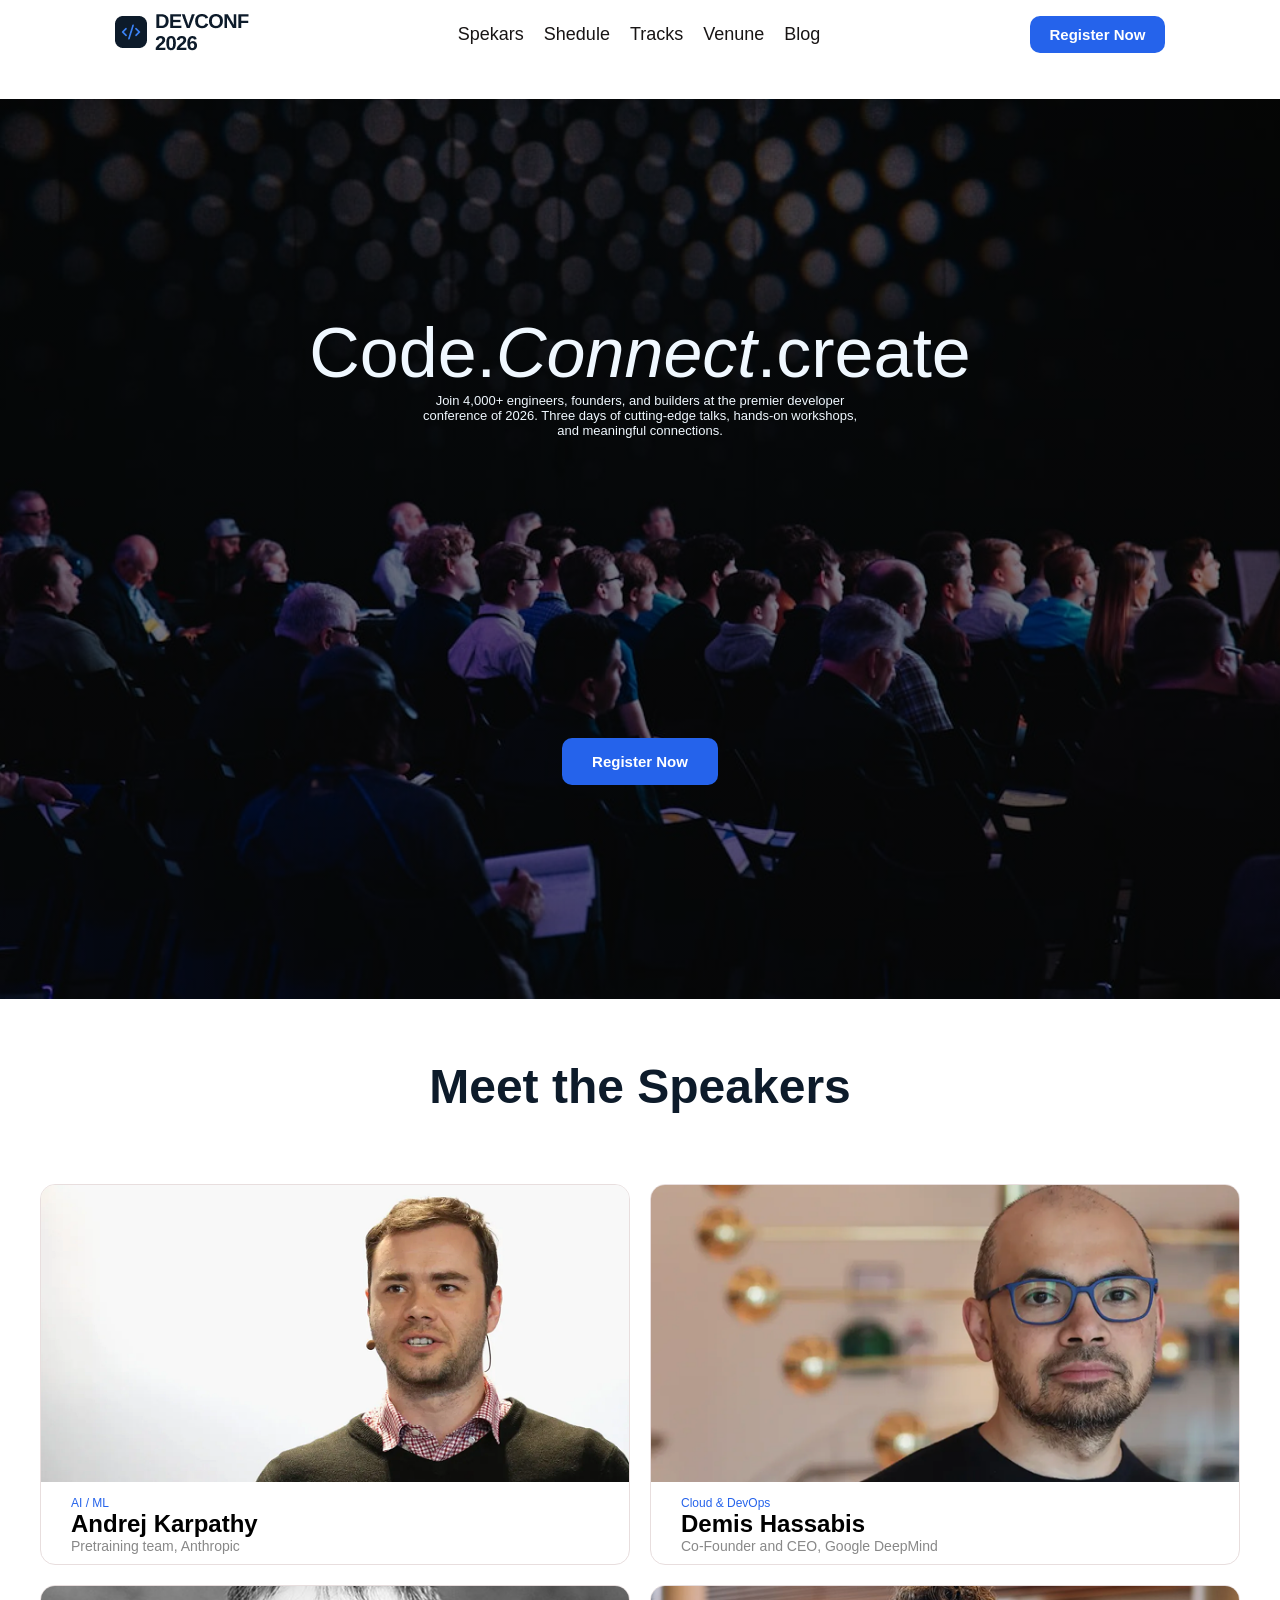
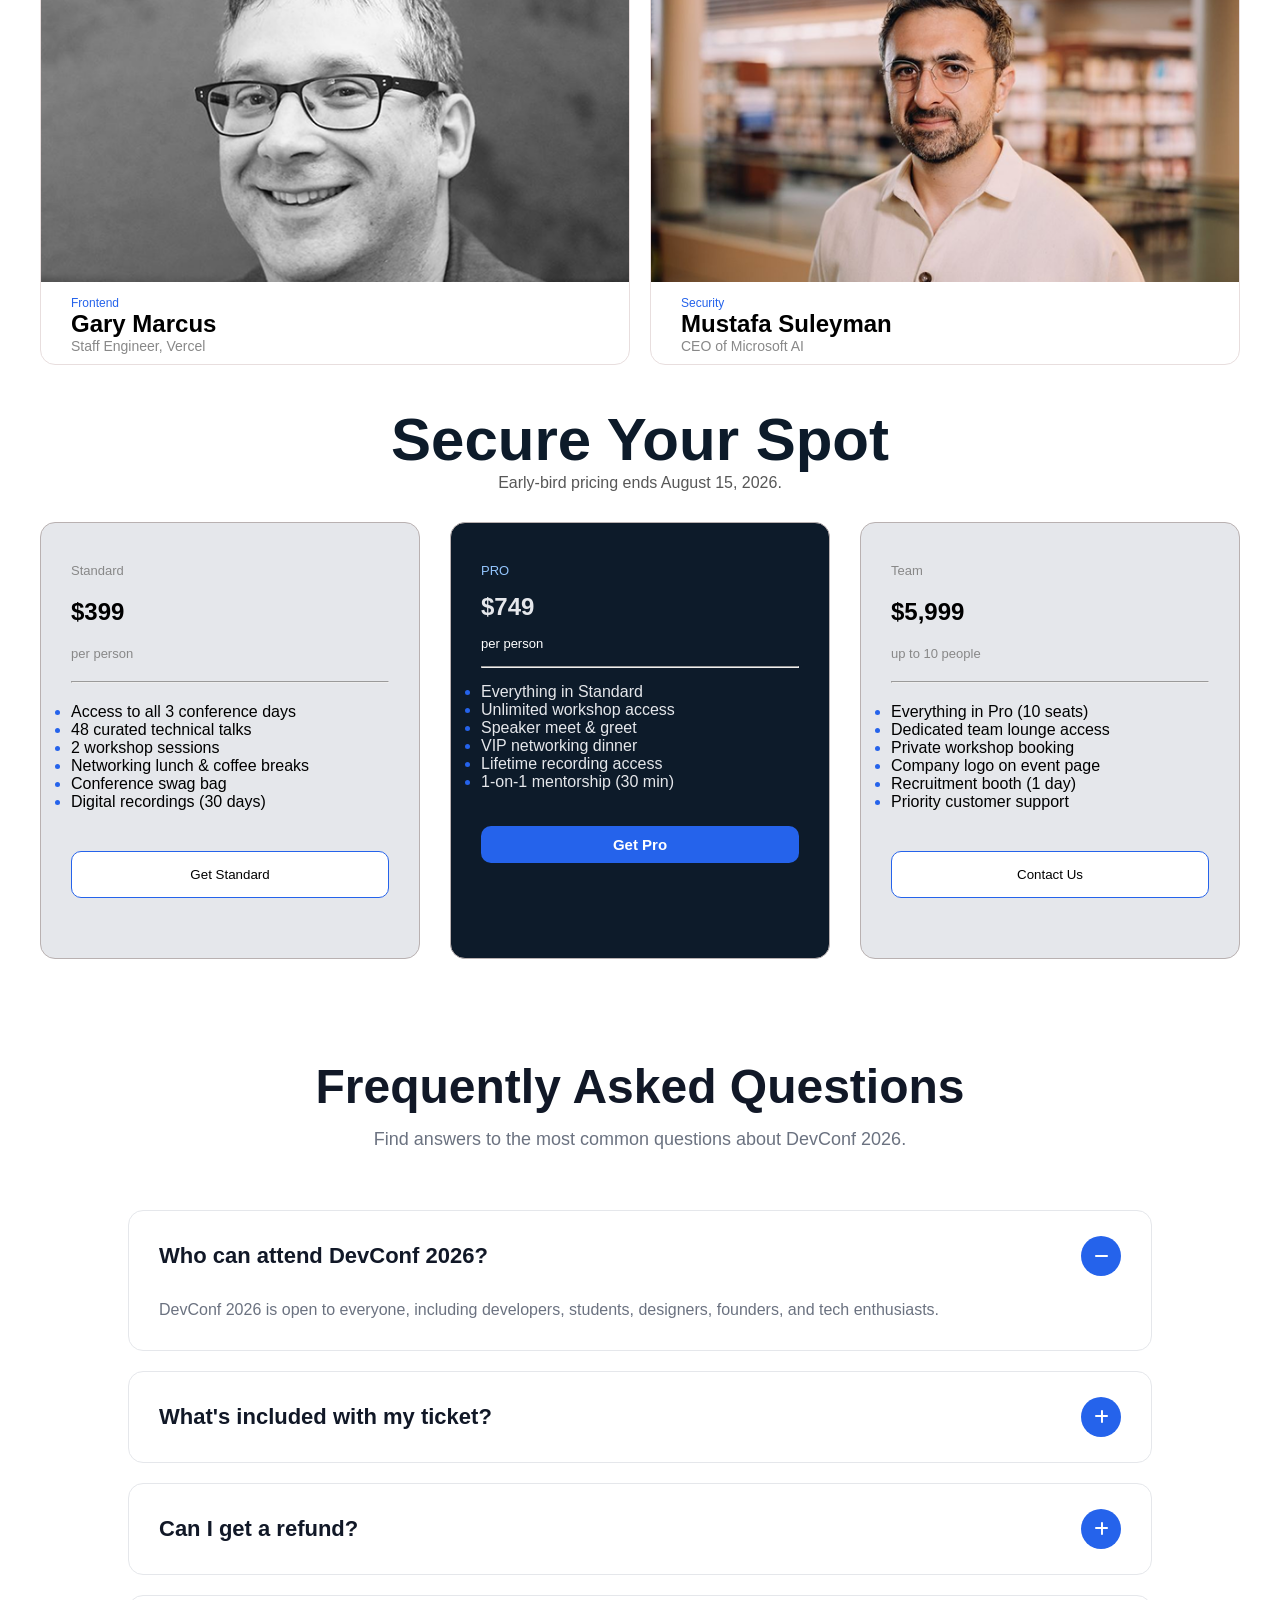
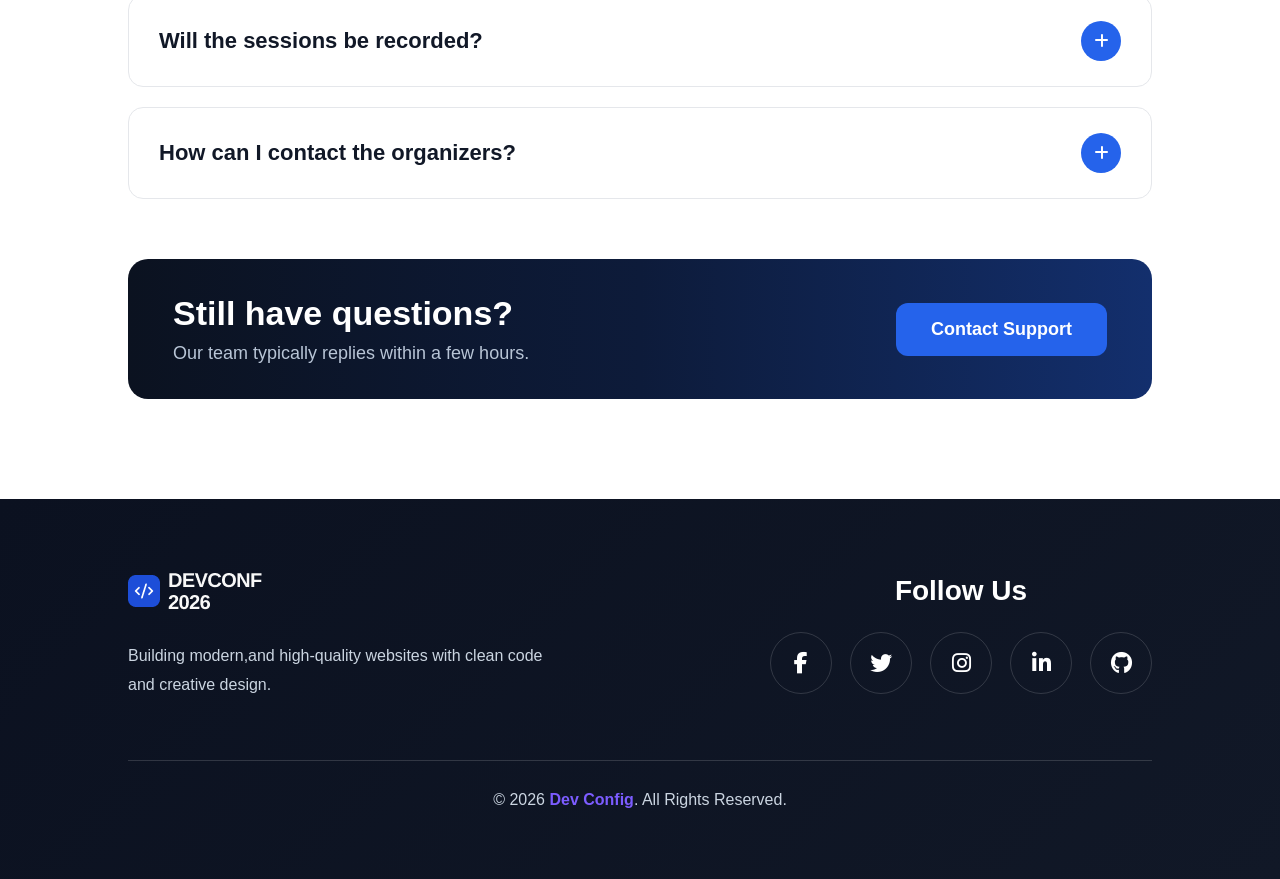
==== commit 2757e0be: "castomize section" ====
--- a/index.html
+++ b/index.html
@@ -176,6 +176,14 @@
             <i class="fa-solid fa-plus"></i>
         </div>
     </div>
+    <div class="contact-box">
+    <div class="contact-content">
+        <h2>Still have questions?</h2>
+        <p>Our team typically replies within a few hours.</p>
+    </div>
+
+    <a href="#" class="contact-btn">Contact Support</a>
+    </div>
 </section>
 <!--faq-section-end-->
 <footer class="footer">
--- a/style.css
+++ b/style.css
@@ -29,7 +29,7 @@
 }
 .navigation-area a{
     text-decoration: none;
-    color: #888888;
+    color: #181515;
     
 }
 .button-area{
@@ -55,7 +55,7 @@
     width: 100%;
     background-repeat: no-repeat;
     background-size: cover;
-    background-position: bottom center;
+    background-position:center;
     display: flex;
     justify-content: center;
     align-items: center;
@@ -275,6 +275,45 @@
     line-height: 1.8;
     font-size: 16px;
 }
+.contact-box{
+    max-width: 1100px;
+    margin: 60px auto;
+    padding: 35px 45px;
+    background: linear-gradient(90deg,#0b1220,#0d1b3a,#132f6d);
+    border-radius: 20px;
+
+    display: flex;
+    justify-content: space-between;
+    align-items: center;
+    gap: 20px;
+}
+
+.contact-content h2{
+    color: #fff;
+    font-size: 34px;
+    margin-bottom: 10px;
+    font-weight: 700;
+}
+
+.contact-content p{
+    color: #b8c5d6;
+    font-size: 18px;
+}
+
+.contact-btn{
+    background: #2563eb;
+    color: #fff;
+    text-decoration: none;
+    padding: 16px 35px;
+    border-radius: 12px;
+    font-size: 18px;
+    font-weight: 600;
+    transition: 0.3s;
+}
+
+.contact-btn:hover{
+    background: #1d4ed8;
+}
 /* faq-section-end */
 .footer{
     background: linear-gradient(135deg,#0b1120,#111827);
